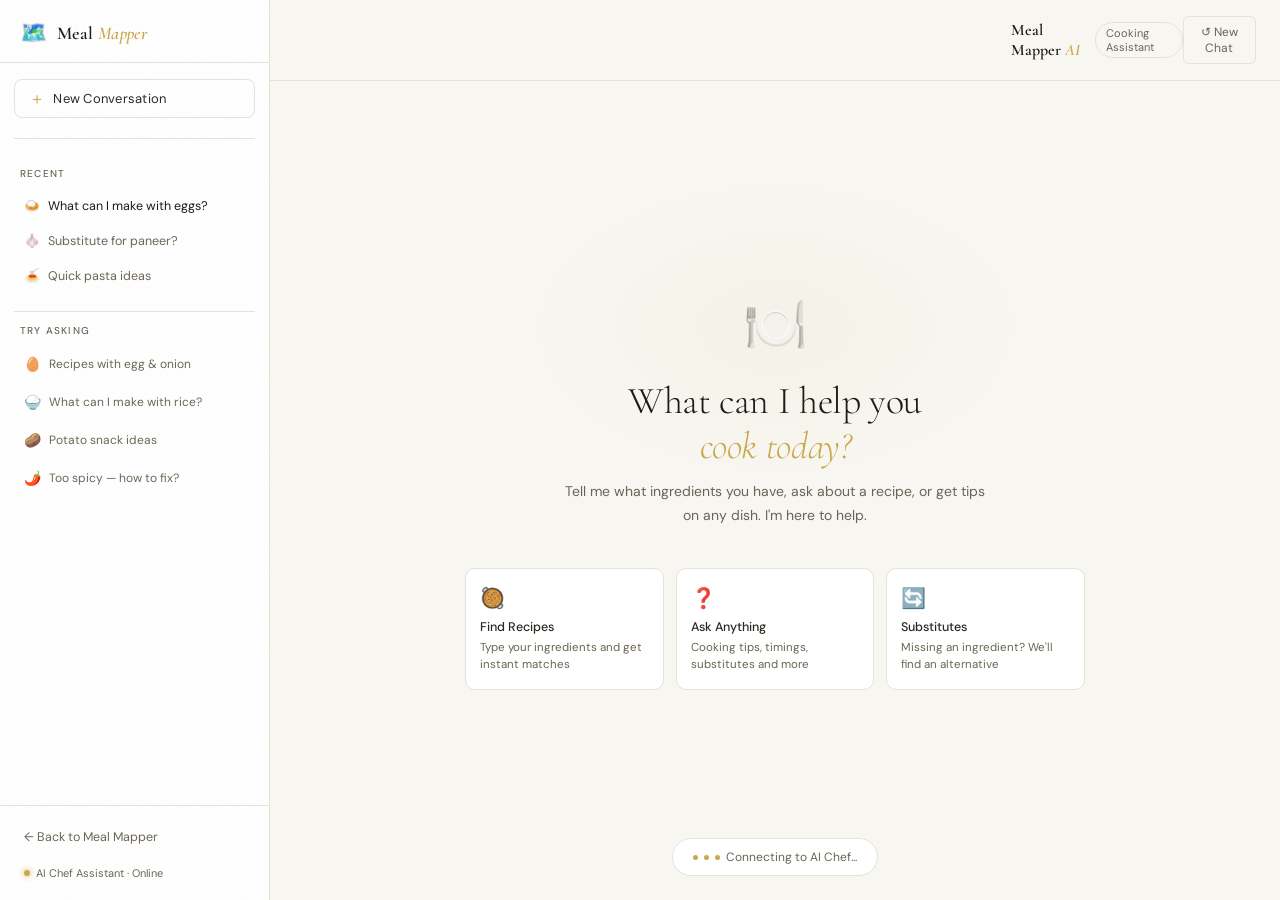
==== templates/chatbot.html @ 1998c4af "Update chatbot.html" ====
<!DOCTYPE html>
<html lang="en">
<head>
  <meta charset="UTF-8"/>
  <meta name="viewport" content="width=device-width, initial-scale=1.0"/>
  <title>Meal Mapper — AI Chef Assistant</title>
  <link href="https://fonts.googleapis.com/css2?family=Cormorant+Garamond:ital,wght@0,300;0,400;0,600;1,300;1,400&family=DM+Sans:wght@300;400;500&display=swap" rel="stylesheet"/>
  <style>
    /* ── RESET & BASE ─────────────────────────────── */
    *, *::before, *::after { box-sizing: border-box; margin: 0; padding: 0; }

    :root {
  --bg:          #f8f6f1;   /* main background like index */
  --sidebar-bg:  #ffffff;
  --surface:     #ffffff;
  --border:      #e5e2da;
  --accent:      #c9a84c;
  --accent-dim:  #8a6e2f;
  --cream:       #1a1814;
  --muted:       #6b6456;
  --text:        #2a2720;
  --sidebar-w:   270px;
}

    html, body {
      height: 100%;
      overflow: hidden;
      font-family: 'DM Sans', sans-serif;
      background: var(--bg);
      color: var(--text);
    }

    /* ── LAYOUT ───────────────────────────────────── */
    .layout {
      display: flex;
      height: 100vh;
      width: 100vw;
    }

    /* ── SIDEBAR ──────────────────────────────────── */
    .sidebar {
      width: var(--sidebar-w);
      min-width: var(--sidebar-w);
      background: var(--sidebar-bg);
      border-right: 1px solid var(--border);
      display: flex;
      flex-direction: column;
      padding: 0;
      position: relative;
      z-index: 10;
      overflow: hidden;
    }

    /* subtle noise texture on sidebar */
    .sidebar::before {
      content: '';
      position: absolute;
      inset: 0;
      background-image: url("data:image/svg+xml,%3Csvg viewBox='0 0 200 200' xmlns='http://www.w3.org/2000/svg'%3E%3Cfilter id='n'%3E%3CfeTurbulence type='fractalNoise' baseFrequency='0.9' numOctaves='4' stitchTiles='stitch'/%3E%3C/filter%3E%3Crect width='100%25' height='100%25' filter='url(%23n)' opacity='0.04'/%3E%3C/svg%3E");
      pointer-events: none;
    }

    /* logo bar */
    .sidebar-logo {
      padding: 22px 20px 18px;
      border-bottom: 1px solid var(--border);
      display: flex;
      align-items: center;
      gap: 10px;
      text-decoration: none;
    }
    .sidebar-logo .logo-icon {
      font-size: 22px;
      line-height: 1;
    }
    .sidebar-logo .logo-text {
      font-family: 'Cormorant Garamond', serif;
      font-size: 18px;
      font-weight: 600;
      color: var(--cream);
      letter-spacing: 0.02em;
    }
    .sidebar-logo .logo-text em {
      color: var(--accent);
      font-style: italic;
    }

    /* new chat button */
    .new-chat-btn {
      margin: 16px 14px 8px;
      padding: 10px 14px;
      background: transparent;
      border: 1px solid var(--border);
      border-radius: 8px;
      color: var(--text);
      font-family: 'DM Sans', sans-serif;
      font-size: 13px;
      font-weight: 400;
      cursor: pointer;
      display: flex;
      align-items: center;
      gap: 8px;
      transition: all 0.2s ease;
      letter-spacing: 0.02em;
    }
    .new-chat-btn:hover {
      background: var(--surface);
      border-color: var(--accent-dim);
      color: var(--accent);
    }
    .new-chat-btn .plus {
      font-size: 16px;
      line-height: 1;
      color: var(--accent);
    }

    /* history section */
    .sidebar-section {
      padding: 16px 14px 6px;
    }
    .sidebar-section-label {
      font-size: 10px;
      font-weight: 500;
      text-transform: uppercase;
      letter-spacing: 0.12em;
      color: var(--muted);
      margin-bottom: 8px;
      padding: 0 6px;
    }

    .history-item {
      padding: 9px 10px;
      border-radius: 7px;
      font-size: 12.5px;
      color: var(--muted);
      cursor: pointer;
      display: flex;
      align-items: center;
      gap: 8px;
      transition: all 0.18s ease;
      white-space: nowrap;
      overflow: hidden;
      text-overflow: ellipsis;
    }
    .history-item:hover {
      background: var(--surface);
      color: var(--text);
    }
    .history-item.active {
      background: var(--surface);
      color: var(--cream);
    }
    .history-item .h-icon { font-size: 13px; flex-shrink: 0; }

    /* divider */
    .sidebar-divider {
      height: 1px;
      background: var(--border);
      margin: 12px 14px;
    }

    /* cuisine quick-starters */
    .starters-label {
      font-size: 10px;
      font-weight: 500;
      text-transform: uppercase;
      letter-spacing: 0.12em;
      color: var(--muted);
      padding: 0 20px;
      margin-bottom: 10px;
    }
    .starters-list {
      padding: 0 14px;
      display: flex;
      flex-direction: column;
      gap: 4px;
    }
    .starter-chip {
      padding: 8px 10px;
      border-radius: 7px;
      font-size: 12px;
      color: var(--muted);
      cursor: pointer;
      display: flex;
      align-items: center;
      gap: 8px;
      transition: all 0.18s ease;
    }
    .starter-chip:hover {
      background: var(--surface);
      color: var(--accent);
    }
    .starter-chip .chip-emoji { font-size: 14px; }

    /* sidebar bottom */
    .sidebar-bottom {
      margin-top: auto;
      padding: 14px;
      border-top: 1px solid var(--border);
    }
    .back-link {
      display: flex;
      align-items: center;
      gap: 8px;
      padding: 9px 10px;
      border-radius: 7px;
      font-size: 12.5px;
      color: var(--muted);
      text-decoration: none;
      transition: all 0.18s ease;
    }
    .back-link:hover {
      background: var(--surface);
      color: var(--text);
    }
    .model-tag {
      margin-top: 6px;
      padding: 6px 10px;
      display: flex;
      align-items: center;
      gap: 6px;
      font-size: 11px;
      color: var(--muted);
    }
    .model-dot {
      width: 6px;
      height: 6px;
      border-radius: 50%;
      background: var(--accent);
      box-shadow: 0 0 6px var(--accent);
      animation: pulse 2s infinite;
    }
    @keyframes pulse {
      0%, 100% { opacity: 1; }
      50% { opacity: 0.4; }
    }

    /* ── MAIN CHAT AREA ───────────────────────────── */
    .chat-main {
      flex: 1;
      display: flex;
      flex-direction: column;
      position: relative;
      overflow: hidden;
      background: var(--bg);
    }

    /* top bar */
    .chat-topbar {
      padding: 16px 24px;
      border-bottom: 1px solid var(--border);
      display: flex;
      align-items: center;
      justify-content: space-between;
      background: var(--bg);
      flex-shrink: 0;
    }
    .chat-topbar-left {
      display: flex;
      align-items: center;
      gap: 10px;
    }
    .chat-model-name {
      font-family: 'Cormorant Garamond', serif;
      font-size: 16px;
      font-weight: 600;
      color: var(--cream);
    }
    .chat-model-name em { color: var(--accent); font-style: italic; }
    .chat-status {
      font-size: 11px;
      color: var(--muted);
      padding: 3px 10px;
      border: 1px solid var(--border);
      border-radius: 20px;
    }
    .chat-topbar-right {
      display: flex;
      align-items: center;
      gap: 8px;
    }
    .topbar-btn {
      padding: 7px 14px;
      border-radius: 6px;
      font-size: 12px;
      font-family: 'DM Sans', sans-serif;
      cursor: pointer;
      transition: all 0.18s ease;
      border: 1px solid var(--border);
      background: transparent;
      color: var(--muted);
    }
    .topbar-btn:hover {
      background: var(--surface);
      color: var(--text);
      border-color: var(--accent-dim);
    }

    /* ── BOTPRESS WIDGET OVERRIDE ─────────────────── */
    /* Force the Botpress widget to fill the chat-main area */
    #bp-web-widget-container {
      position: fixed !important;
      inset: 0 !important;
      z-index: 999 !important;
    }

    /* The chat iframe/panel itself */
    #bp-web-widget {
      width: 100% !important;
      height: 100% !important;
    }  

    /* Hide the floating bubble trigger button */
    .bpw-floating-button,
    [class*="floating-button"],
    [class*="chat-button"] {
      display: none !important;
      opacity: 0 !important;
      pointer-events: none !important;
    }

    /* ── WELCOME SCREEN (shown before bot loads) ──── */
    .welcome-screen {
      flex: 1;
      display: flex;
      flex-direction: column;
      align-items: center;
      justify-content: center;
      padding: 40px 24px;
      position: relative;
      z-index: 1;
    }

    .welcome-glow {
      position: absolute;
      top: 30%;
      left: 50%;
      transform: translate(-50%, -50%);
      width: 500px;
      height: 300px;
      background: radial-gradient(ellipse, rgba(201,168,76,0.06) 0%, transparent 70%);
      pointer-events: none;
    }

    .welcome-icon {
      font-size: 52px;
      margin-bottom: 20px;
      animation: float 4s ease-in-out infinite;
    }
    @keyframes float {
      0%, 100% { transform: translateY(0); }
      50% { transform: translateY(-8px); }
    }

    .welcome-title {
      font-family: 'Cormorant Garamond', serif;
      font-size: 38px;
      font-weight: 300;
      color: var(--cream);
      text-align: center;
      line-height: 1.2;
      margin-bottom: 10px;
      letter-spacing: -0.01em;
    }
    .welcome-title em {
      color: var(--accent);
      font-style: italic;
    }

    .welcome-sub {
      font-size: 14px;
      color: var(--muted);
      text-align: center;
      max-width: 420px;
      line-height: 1.7;
      margin-bottom: 40px;
    }

    .welcome-cards {
      display: grid;
      grid-template-columns: repeat(3, 1fr);
      gap: 12px;
      max-width: 620px;
      width: 100%;
    }

    .welcome-card {
      background: var(--surface);
      border: 1px solid var(--border);
      border-radius: 10px;
      padding: 16px 14px;
      cursor: pointer;
      transition: all 0.22s ease;
      text-align: left;
    }
    .welcome-card:hover {
      border-color: var(--accent-dim);
      background: #1f1c16;
      transform: translateY(-2px);
    }
    .welcome-card .wc-icon {
      font-size: 20px;
      margin-bottom: 8px;
      display: block;
    }
    .welcome-card .wc-title {
      font-size: 12.5px;
      font-weight: 500;
      color: var(--text);
      margin-bottom: 4px;
    }
    .welcome-card .wc-sub {
      font-size: 11.5px;
      color: var(--muted);
      line-height: 1.5;
    }

    /* ── LOADING DOTS ─────────────────────────────── */
    .loading-indicator {
      position: fixed;
      bottom: 24px;
      left: 50%;
      transform: translateX(-50%) translateX(calc(var(--sidebar-w) / 2));
      display: flex;
      align-items: center;
      gap: 6px;
      padding: 10px 20px;
      background: var(--surface);
      border: 1px solid var(--border);
      border-radius: 20px;
      font-size: 12px;
      color: var(--muted);
      z-index: 200;
      animation: fadeIn 0.3s ease;
    }
    .loading-indicator.hidden { display: none; }
    @keyframes fadeIn { from { opacity: 0; transform: translateX(-50%) translateX(calc(var(--sidebar-w)/2)) translateY(10px); } }

    .dot {
      width: 5px; height: 5px;
      border-radius: 50%;
      background: var(--accent);
      animation: bounce 1.2s infinite;
    }
    .dot:nth-child(2) { animation-delay: 0.2s; }
    .dot:nth-child(3) { animation-delay: 0.4s; }
    @keyframes bounce {
      0%, 80%, 100% { transform: scale(0.6); opacity: 0.4; }
      40% { transform: scale(1); opacity: 1; }
    }

    /* ── MOBILE ───────────────────────────────────── */
    @media (max-width: 700px) {
      :root { --sidebar-w: 0px; }
      .sidebar { display: none; }
      #bp-web-widget-container {
        left: 0 !important;
        width: 100vw !important;
      }
    }
  </style>
</head>
<body>

<div class="layout">

  <!-- ── SIDEBAR ────────────────────────────────────── -->
  <aside class="sidebar">

    <a href="index.html" class="sidebar-logo">
      <span class="logo-icon">🗺️</span>
      <span class="logo-text">Meal <em>Mapper</em></span>
    </a>

    <button class="new-chat-btn" onclick="reloadChat()">
      <span class="plus">＋</span>
      New Conversation
    </button>

    <div class="sidebar-divider"></div>

    <div class="sidebar-section">
      <div class="sidebar-section-label">Recent</div>
      <div class="history-item active">
        <span class="h-icon">🍛</span> What can I make with eggs?
      </div>
      <div class="history-item">
        <span class="h-icon">🧄</span> Substitute for paneer?
      </div>
      <div class="history-item">
        <span class="h-icon">🍝</span> Quick pasta ideas
      </div>
    </div>

    <div class="sidebar-divider"></div>

    <div class="starters-label">Try asking</div>
    <div class="starters-list">
      <div class="starter-chip">
        <span class="chip-emoji">🥚</span> Recipes with egg & onion
      </div>
      <div class="starter-chip">
        <span class="chip-emoji">🍚</span> What can I make with rice?
      </div>
      <div class="starter-chip">
        <span class="chip-emoji">🥔</span> Potato snack ideas
      </div>
      <div class="starter-chip">
        <span class="chip-emoji">🌶️</span> Too spicy — how to fix?
      </div>
    </div>

    <div class="sidebar-bottom">
      <a href="index.html" class="back-link">
        ← Back to Meal Mapper
      </a>
      <div class="model-tag">
        <div class="model-dot"></div>
        AI Chef Assistant · Online
      </div>
    </div>

  </aside>

  <!-- ── MAIN ───────────────────────────────────────── -->
  <main class="chat-main">

    <div class="chat-topbar">
      <div id="bp-embedded-webchat" style="width: 100%; height: 100%;"></div>
      <div class="chat-topbar-left">
        <span class="chat-model-name">Meal Mapper <em>AI</em></span>
        <span class="chat-status">Cooking Assistant</span>
      </div>
      <div class="chat-topbar-right">
        <button class="topbar-btn" onclick="reloadChat()">↺ New Chat</button>
      </div>
    </div>

    <!-- Welcome screen (visible until Botpress loads) -->
    <div class="welcome-screen" id="welcomeScreen">
      <div class="welcome-glow"></div>
      <div class="welcome-icon">🍽️</div>
      <h1 class="welcome-title">What can I help you<br/><em>cook today?</em></h1>
      <p class="welcome-sub">Tell me what ingredients you have, ask about a recipe, or get tips on any dish. I'm here to help.</p>
      <div class="welcome-cards">
        <div class="welcome-card">
          <span class="wc-icon">🥘</span>
          <div class="wc-title">Find Recipes</div>
          <div class="wc-sub">Type your ingredients and get instant matches</div>
        </div>
        <div class="welcome-card">
          <span class="wc-icon">❓</span>
          <div class="wc-title">Ask Anything</div>
          <div class="wc-sub">Cooking tips, timings, substitutes and more</div>
        </div>
        <div class="welcome-card">
          <span class="wc-icon">🔄</span>
          <div class="wc-title">Substitutes</div>
          <div class="wc-sub">Missing an ingredient? We'll find an alternative</div>
        </div>
      </div>
    </div>

  </main>
</div>

<!-- Loading indicator -->
<div class="loading-indicator" id="loadingDot">
  <div class="dot"></div>
  <div class="dot"></div>
  <div class="dot"></div>
  <span>Connecting to AI Chef...</span>
</div>

<!-- ── BOTPRESS SCRIPTS ───────────────────────────────── -->

<script src="https://cdn.botpress.cloud/webchat/v3.6/inject.js"></script>
<script src="https://files.bpcontent.cloud/2026/03/07/12/20260307121906-4ZIKV3NR.js" defer></script>


<script>
  window.botpressWebChat = {
    composerPlaceholder: "Type your message...",
    botConversationDescription: "Meal Mapper AI",
    showPoweredBy: false
  };

  function waitForBotpress() {
    if (window.botpress && window.botpress.open) {
      window.botpress.open();

      const observer = new MutationObserver(() => {
        const container = document.querySelector('#bp-web-widget-container');

        if (container && container.querySelector('iframe')) {
          document.getElementById('loadingDot').classList.add('hidden');
          document.getElementById('welcomeScreen').style.display = 'none';

          observer.disconnect();
        }
      });

      observer.observe(document.body, {
        childList: true,
        subtree: true
      });

    } else {
      setTimeout(waitForBotpress, 400);
    }
  }

  window.addEventListener('load', () => {
    waitForBotpress();
  });

  function reloadChat() {
    location.reload();
  }
</script>


<!-- <script>
  window.botpressWebChat = {
    "composerPlaceholder": "Type your message...",
    "botConversationDescription": "Meal Mapper AI",
    "showPoweredBy": false
  };
  // Auto-open Botpress and hide welcome screen once ready
  function initChat() {
    if (window.botpress) {
      try {
        window.botpress.open();
        document.getElementById('welcomeScreen').style.display = 'none';
        document.getElementById('loadingDot').classList.add('hidden');
      } catch(e) {
        setTimeout(initChat, 500);
      }
    } else {
      setTimeout(initChat, 500);
    }
  }

  // Hide loading dot once widget container appears
  const observer = new MutationObserver(() => {
    const container = document.getElementById('bp-web-widget-container');
    if (container) {
      document.getElementById('loadingDot').classList.add('hidden');
      document.getElementById('welcomeScreen').style.display = 'none';
      observer.disconnect();
    }
  });
  observer.observe(document.body, { childList: true, subtree: true });

  window.addEventListener('load', () => {
    setTimeout(initChat, 800);
  });

  function reloadChat() {
    if (window.botpress) {
      try {
        window.botpress.close();
        setTimeout(() => window.botpress.open(), 300);
      } catch(e) { location.reload(); }
    } else {
      location.reload();
    }
  }
</script> -->


<!-- <script>
  window.botpressWebChat = {
    composerPlaceholder: "Type your message...",
    botConversationDescription: "Meal Mapper AI",
    showPoweredBy: false
  };

  function waitForBotpress() {
    if (window.botpress) {
      window.botpress.open();

      // 🔥 Wait until widget is actually injected
      const observer = new MutationObserver(() => {
        const container = document.getElementById('bp-web-widget-container');

        if (container && container.querySelector('iframe')) {
          // Bot is fully loaded

          document.getElementById('loadingDot').classList.add('hidden');
          document.getElementById('welcomeScreen').style.display = 'none';

          observer.disconnect();
        }
      });

      observer.observe(document.body, {
        childList: true,
        subtree: true
      });

    } else {
      setTimeout(waitForBotpress, 500);
    }
  }

  window.addEventListener('load', () => {
    waitForBotpress();
  });

  function reloadChat() {
    location.reload();
  }
</script> -->

</body>
</html>
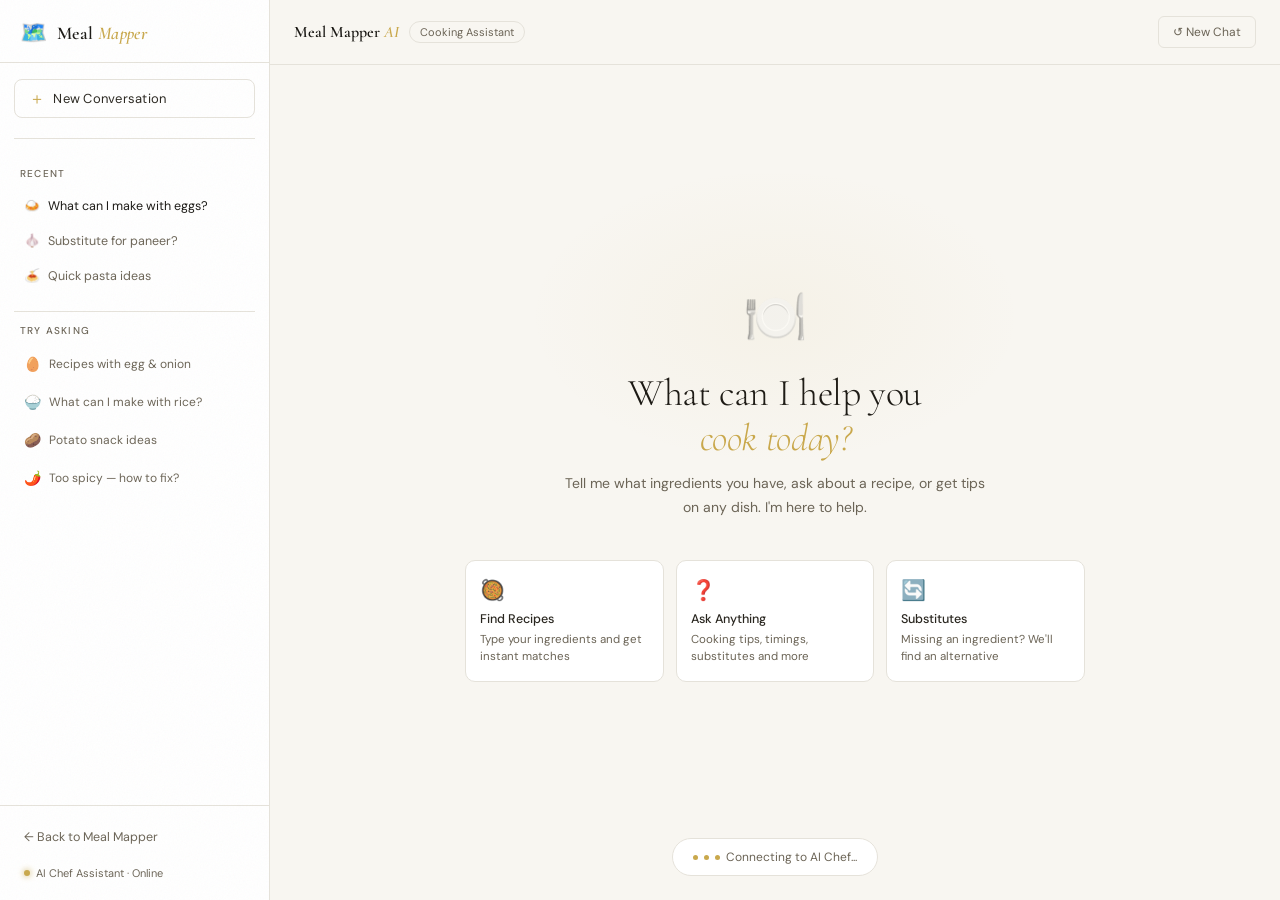
==== commit 9bf4c5e0: "Update chatbot.html" ====
--- a/templates/chatbot.html
+++ b/templates/chatbot.html
@@ -526,7 +526,7 @@
   <main class="chat-main">
 
     <div class="chat-topbar">
-      <div id="bp-embedded-webchat" style="width: 100%; height: 100%;"></div>
+      <!-- <div id="bp-embedded-webchat" style="width: 100%; height: 100%;"></div> -->
       <div class="chat-topbar-left">
         <span class="chat-model-name">Meal Mapper <em>AI</em></span>
         <span class="chat-status">Cooking Assistant</span>
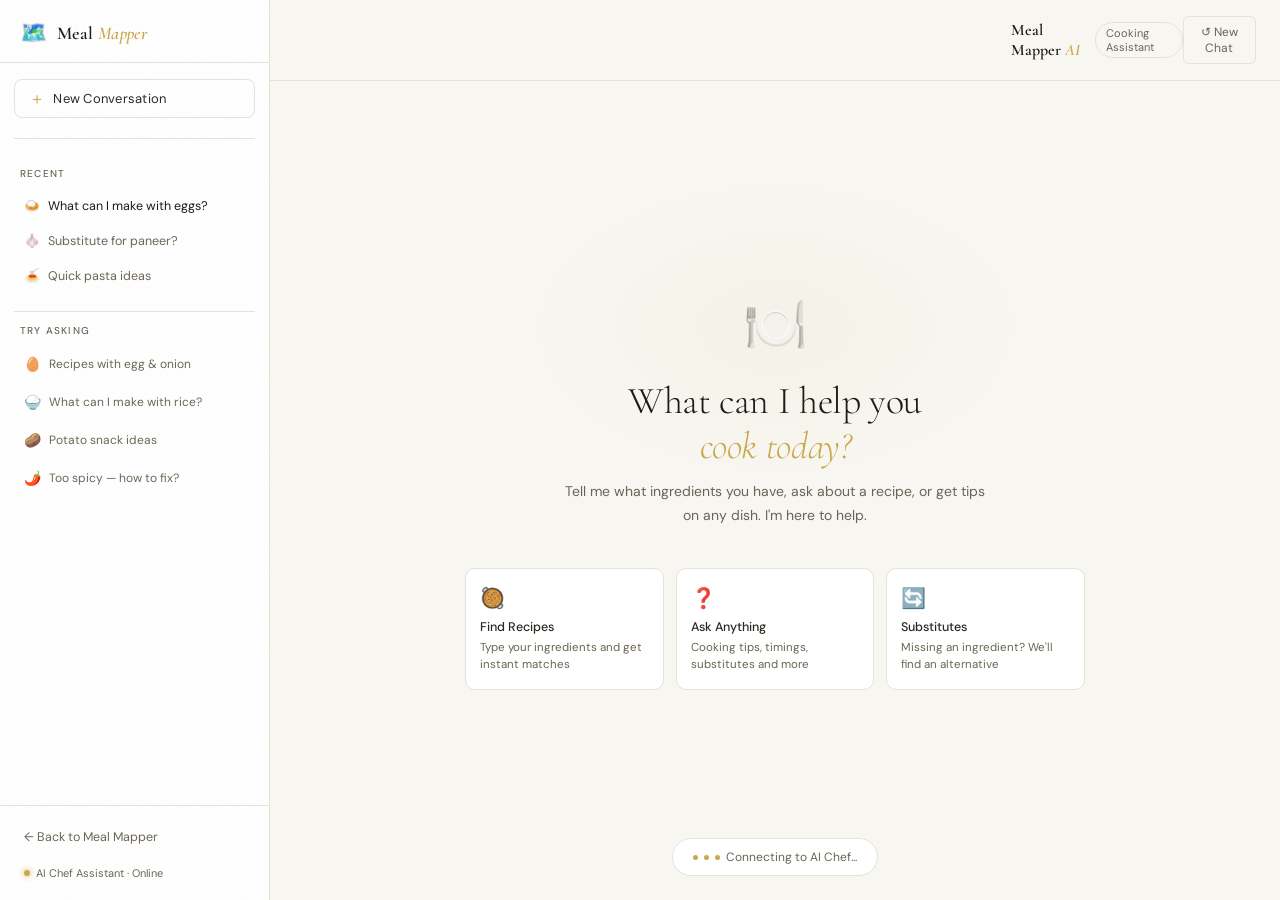
==== commit 54864fbd: "Update chatbot.html" ====
--- a/templates/chatbot.html
+++ b/templates/chatbot.html
@@ -526,7 +526,7 @@
   <main class="chat-main">
 
     <div class="chat-topbar">
-      <!-- <div id="bp-embedded-webchat" style="width: 100%; height: 100%;"></div> -->
+      <div id="bp-embedded-webchat" style="width: 100%; height: 100%;"></div>
       <div class="chat-topbar-left">
         <span class="chat-model-name">Meal Mapper <em>AI</em></span>
         <span class="chat-status">Cooking Assistant</span>
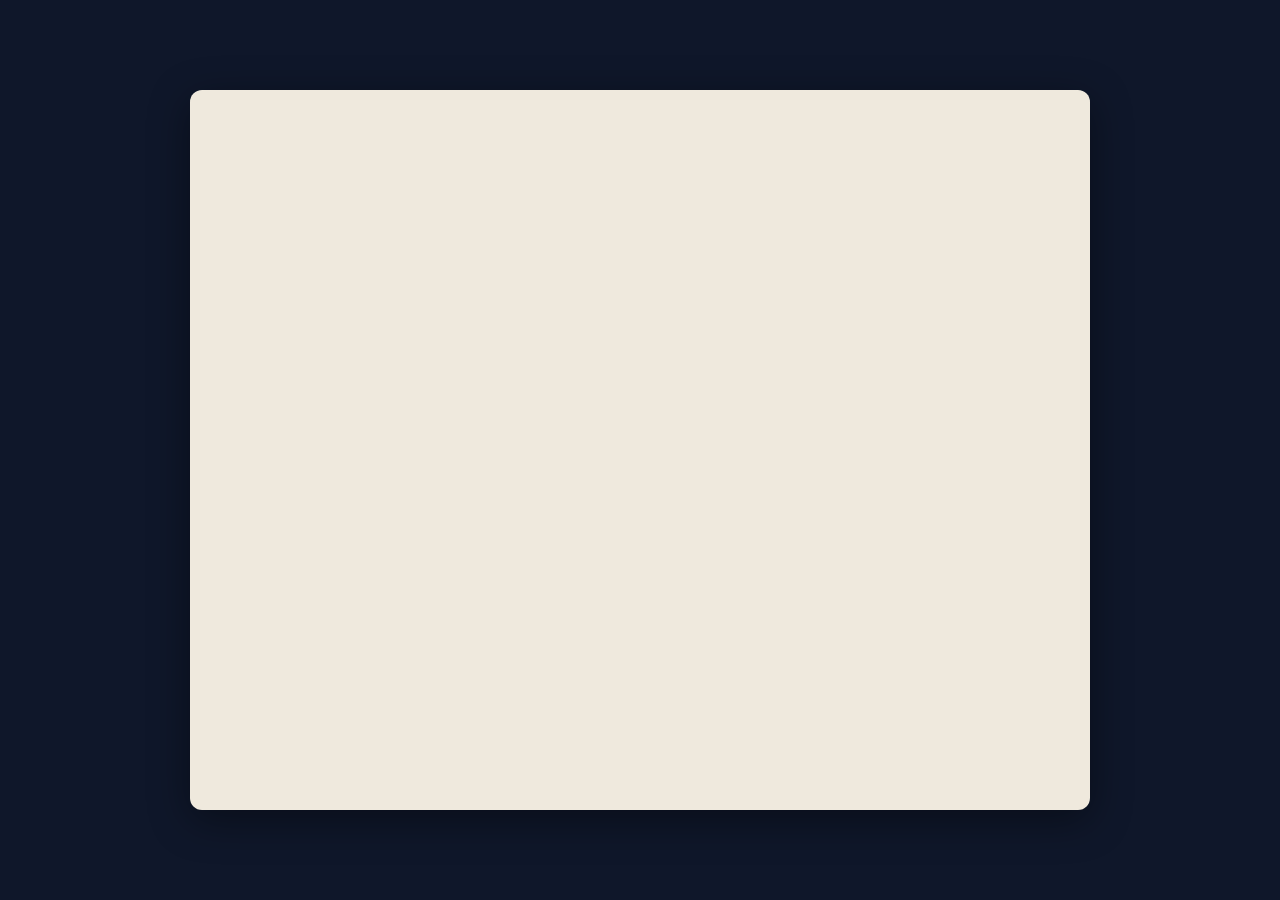
==== commit fd70b695: "Update chatbot.html" ====
--- a/templates/chatbot.html
+++ b/templates/chatbot.html
@@ -1,717 +1,50 @@
 <!DOCTYPE html>
 <html lang="en">
 <head>
-  <meta charset="UTF-8"/>
-  <meta name="viewport" content="width=device-width, initial-scale=1.0"/>
-  <title>Meal Mapper — AI Chef Assistant</title>
-  <link href="https://fonts.googleapis.com/css2?family=Cormorant+Garamond:ital,wght@0,300;0,400;0,600;1,300;1,400&family=DM+Sans:wght@300;400;500&display=swap" rel="stylesheet"/>
+  <meta charset="UTF-8">
+  <title>Meal Mapper AI</title>
+
   <style>
-    /* ── RESET & BASE ─────────────────────────────── */
-    *, *::before, *::after { box-sizing: border-box; margin: 0; padding: 0; }
-
-    :root {
-  --bg:          #f8f6f1;   /* main background like index */
-  --sidebar-bg:  #ffffff;
-  --surface:     #ffffff;
-  --border:      #e5e2da;
-  --accent:      #c9a84c;
-  --accent-dim:  #8a6e2f;
-  --cream:       #1a1814;
-  --muted:       #6b6456;
-  --text:        #2a2720;
-  --sidebar-w:   270px;
-}
-
-    html, body {
-      height: 100%;
-      overflow: hidden;
-      font-family: 'DM Sans', sans-serif;
-      background: var(--bg);
-      color: var(--text);
+    body {
+      margin: 0;
+      height: 100vh;
+      display: flex;
+      justify-content: center;
+      align-items: center;
+      background: #0f172a;
     }
 
-    /* ── LAYOUT ───────────────────────────────────── */
-    .layout {
-      display: flex;
-      height: 100vh;
-      width: 100vw;
+    #chat-container {
+      width: 80%;
+      max-width: 900px;
+      height: 80%;
+      max-height: 800px;
+
+      border-radius: 12px;
+      overflow: hidden;
+      background: #EFE9DD;
+
+      box-shadow: 0 10px 40px rgba(0,0,0,0.4);
     }
 
-    /* ── SIDEBAR ──────────────────────────────────── */
-    .sidebar {
-      width: var(--sidebar-w);
-      min-width: var(--sidebar-w);
-      background: var(--sidebar-bg);
-      border-right: 1px solid var(--border);
-      display: flex;
-      flex-direction: column;
-      padding: 0;
-      position: relative;
-      z-index: 10;
-      overflow: hidden;
-    }
-
-    /* subtle noise texture on sidebar */
-    .sidebar::before {
-      content: '';
-      position: absolute;
-      inset: 0;
-      background-image: url("data:image/svg+xml,%3Csvg viewBox='0 0 200 200' xmlns='http://www.w3.org/2000/svg'%3E%3Cfilter id='n'%3E%3CfeTurbulence type='fractalNoise' baseFrequency='0.9' numOctaves='4' stitchTiles='stitch'/%3E%3C/filter%3E%3Crect width='100%25' height='100%25' filter='url(%23n)' opacity='0.04'/%3E%3C/svg%3E");
-      pointer-events: none;
-    }
-
-    /* logo bar */
-    .sidebar-logo {
-      padding: 22px 20px 18px;
-      border-bottom: 1px solid var(--border);
-      display: flex;
-      align-items: center;
-      gap: 10px;
-      text-decoration: none;
-    }
-    .sidebar-logo .logo-icon {
-      font-size: 22px;
-      line-height: 1;
-    }
-    .sidebar-logo .logo-text {
-      font-family: 'Cormorant Garamond', serif;
-      font-size: 18px;
-      font-weight: 600;
-      color: var(--cream);
-      letter-spacing: 0.02em;
-    }
-    .sidebar-logo .logo-text em {
-      color: var(--accent);
-      font-style: italic;
-    }
-
-    /* new chat button */
-    .new-chat-btn {
-      margin: 16px 14px 8px;
-      padding: 10px 14px;
-      background: transparent;
-      border: 1px solid var(--border);
-      border-radius: 8px;
-      color: var(--text);
-      font-family: 'DM Sans', sans-serif;
-      font-size: 13px;
-      font-weight: 400;
-      cursor: pointer;
-      display: flex;
-      align-items: center;
-      gap: 8px;
-      transition: all 0.2s ease;
-      letter-spacing: 0.02em;
-    }
-    .new-chat-btn:hover {
-      background: var(--surface);
-      border-color: var(--accent-dim);
-      color: var(--accent);
-    }
-    .new-chat-btn .plus {
-      font-size: 16px;
-      line-height: 1;
-      color: var(--accent);
-    }
-
-    /* history section */
-    .sidebar-section {
-      padding: 16px 14px 6px;
-    }
-    .sidebar-section-label {
-      font-size: 10px;
-      font-weight: 500;
-      text-transform: uppercase;
-      letter-spacing: 0.12em;
-      color: var(--muted);
-      margin-bottom: 8px;
-      padding: 0 6px;
-    }
-
-    .history-item {
-      padding: 9px 10px;
-      border-radius: 7px;
-      font-size: 12.5px;
-      color: var(--muted);
-      cursor: pointer;
-      display: flex;
-      align-items: center;
-      gap: 8px;
-      transition: all 0.18s ease;
-      white-space: nowrap;
-      overflow: hidden;
-      text-overflow: ellipsis;
-    }
-    .history-item:hover {
-      background: var(--surface);
-      color: var(--text);
-    }
-    .history-item.active {
-      background: var(--surface);
-      color: var(--cream);
-    }
-    .history-item .h-icon { font-size: 13px; flex-shrink: 0; }
-
-    /* divider */
-    .sidebar-divider {
-      height: 1px;
-      background: var(--border);
-      margin: 12px 14px;
-    }
-
-    /* cuisine quick-starters */
-    .starters-label {
-      font-size: 10px;
-      font-weight: 500;
-      text-transform: uppercase;
-      letter-spacing: 0.12em;
-      color: var(--muted);
-      padding: 0 20px;
-      margin-bottom: 10px;
-    }
-    .starters-list {
-      padding: 0 14px;
-      display: flex;
-      flex-direction: column;
-      gap: 4px;
-    }
-    .starter-chip {
-      padding: 8px 10px;
-      border-radius: 7px;
-      font-size: 12px;
-      color: var(--muted);
-      cursor: pointer;
-      display: flex;
-      align-items: center;
-      gap: 8px;
-      transition: all 0.18s ease;
-    }
-    .starter-chip:hover {
-      background: var(--surface);
-      color: var(--accent);
-    }
-    .starter-chip .chip-emoji { font-size: 14px; }
-
-    /* sidebar bottom */
-    .sidebar-bottom {
-      margin-top: auto;
-      padding: 14px;
-      border-top: 1px solid var(--border);
-    }
-    .back-link {
-      display: flex;
-      align-items: center;
-      gap: 8px;
-      padding: 9px 10px;
-      border-radius: 7px;
-      font-size: 12.5px;
-      color: var(--muted);
-      text-decoration: none;
-      transition: all 0.18s ease;
-    }
-    .back-link:hover {
-      background: var(--surface);
-      color: var(--text);
-    }
-    .model-tag {
-      margin-top: 6px;
-      padding: 6px 10px;
-      display: flex;
-      align-items: center;
-      gap: 6px;
-      font-size: 11px;
-      color: var(--muted);
-    }
-    .model-dot {
-      width: 6px;
-      height: 6px;
-      border-radius: 50%;
-      background: var(--accent);
-      box-shadow: 0 0 6px var(--accent);
-      animation: pulse 2s infinite;
-    }
-    @keyframes pulse {
-      0%, 100% { opacity: 1; }
-      50% { opacity: 0.4; }
-    }
-
-    /* ── MAIN CHAT AREA ───────────────────────────── */
-    .chat-main {
-      flex: 1;
-      display: flex;
-      flex-direction: column;
-      position: relative;
-      overflow: hidden;
-      background: var(--bg);
-    }
-
-    /* top bar */
-    .chat-topbar {
-      padding: 16px 24px;
-      border-bottom: 1px solid var(--border);
-      display: flex;
-      align-items: center;
-      justify-content: space-between;
-      background: var(--bg);
-      flex-shrink: 0;
-    }
-    .chat-topbar-left {
-      display: flex;
-      align-items: center;
-      gap: 10px;
-    }
-    .chat-model-name {
-      font-family: 'Cormorant Garamond', serif;
-      font-size: 16px;
-      font-weight: 600;
-      color: var(--cream);
-    }
-    .chat-model-name em { color: var(--accent); font-style: italic; }
-    .chat-status {
-      font-size: 11px;
-      color: var(--muted);
-      padding: 3px 10px;
-      border: 1px solid var(--border);
-      border-radius: 20px;
-    }
-    .chat-topbar-right {
-      display: flex;
-      align-items: center;
-      gap: 8px;
-    }
-    .topbar-btn {
-      padding: 7px 14px;
-      border-radius: 6px;
-      font-size: 12px;
-      font-family: 'DM Sans', sans-serif;
-      cursor: pointer;
-      transition: all 0.18s ease;
-      border: 1px solid var(--border);
-      background: transparent;
-      color: var(--muted);
-    }
-    .topbar-btn:hover {
-      background: var(--surface);
-      color: var(--text);
-      border-color: var(--accent-dim);
-    }
-
-    /* ── BOTPRESS WIDGET OVERRIDE ─────────────────── */
-    /* Force the Botpress widget to fill the chat-main area */
-    #bp-web-widget-container {
-      position: fixed !important;
-      inset: 0 !important;
-      z-index: 999 !important;
-    }
-
-    /* The chat iframe/panel itself */
-    #bp-web-widget {
+    /* FORCE botpress into container */
+    .bpWebchat {
+      position: relative !important;
       width: 100% !important;
       height: 100% !important;
-    }  
-
-    /* Hide the floating bubble trigger button */
-    .bpw-floating-button,
-    [class*="floating-button"],
-    [class*="chat-button"] {
-      display: none !important;
-      opacity: 0 !important;
-      pointer-events: none !important;
-    }
-
-    /* ── WELCOME SCREEN (shown before bot loads) ──── */
-    .welcome-screen {
-      flex: 1;
-      display: flex;
-      flex-direction: column;
-      align-items: center;
-      justify-content: center;
-      padding: 40px 24px;
-      position: relative;
-      z-index: 1;
-    }
-
-    .welcome-glow {
-      position: absolute;
-      top: 30%;
-      left: 50%;
-      transform: translate(-50%, -50%);
-      width: 500px;
-      height: 300px;
-      background: radial-gradient(ellipse, rgba(201,168,76,0.06) 0%, transparent 70%);
-      pointer-events: none;
-    }
-
-    .welcome-icon {
-      font-size: 52px;
-      margin-bottom: 20px;
-      animation: float 4s ease-in-out infinite;
-    }
-    @keyframes float {
-      0%, 100% { transform: translateY(0); }
-      50% { transform: translateY(-8px); }
-    }
-
-    .welcome-title {
-      font-family: 'Cormorant Garamond', serif;
-      font-size: 38px;
-      font-weight: 300;
-      color: var(--cream);
-      text-align: center;
-      line-height: 1.2;
-      margin-bottom: 10px;
-      letter-spacing: -0.01em;
-    }
-    .welcome-title em {
-      color: var(--accent);
-      font-style: italic;
-    }
-
-    .welcome-sub {
-      font-size: 14px;
-      color: var(--muted);
-      text-align: center;
-      max-width: 420px;
-      line-height: 1.7;
-      margin-bottom: 40px;
-    }
-
-    .welcome-cards {
-      display: grid;
-      grid-template-columns: repeat(3, 1fr);
-      gap: 12px;
-      max-width: 620px;
-      width: 100%;
-    }
-
-    .welcome-card {
-      background: var(--surface);
-      border: 1px solid var(--border);
-      border-radius: 10px;
-      padding: 16px 14px;
-      cursor: pointer;
-      transition: all 0.22s ease;
-      text-align: left;
-    }
-    .welcome-card:hover {
-      border-color: var(--accent-dim);
-      background: #1f1c16;
-      transform: translateY(-2px);
-    }
-    .welcome-card .wc-icon {
-      font-size: 20px;
-      margin-bottom: 8px;
-      display: block;
-    }
-    .welcome-card .wc-title {
-      font-size: 12.5px;
-      font-weight: 500;
-      color: var(--text);
-      margin-bottom: 4px;
-    }
-    .welcome-card .wc-sub {
-      font-size: 11.5px;
-      color: var(--muted);
-      line-height: 1.5;
-    }
-
-    /* ── LOADING DOTS ─────────────────────────────── */
-    .loading-indicator {
-      position: fixed;
-      bottom: 24px;
-      left: 50%;
-      transform: translateX(-50%) translateX(calc(var(--sidebar-w) / 2));
-      display: flex;
-      align-items: center;
-      gap: 6px;
-      padding: 10px 20px;
-      background: var(--surface);
-      border: 1px solid var(--border);
-      border-radius: 20px;
-      font-size: 12px;
-      color: var(--muted);
-      z-index: 200;
-      animation: fadeIn 0.3s ease;
-    }
-    .loading-indicator.hidden { display: none; }
-    @keyframes fadeIn { from { opacity: 0; transform: translateX(-50%) translateX(calc(var(--sidebar-w)/2)) translateY(10px); } }
-
-    .dot {
-      width: 5px; height: 5px;
-      border-radius: 50%;
-      background: var(--accent);
-      animation: bounce 1.2s infinite;
-    }
-    .dot:nth-child(2) { animation-delay: 0.2s; }
-    .dot:nth-child(3) { animation-delay: 0.4s; }
-    @keyframes bounce {
-      0%, 80%, 100% { transform: scale(0.6); opacity: 0.4; }
-      40% { transform: scale(1); opacity: 1; }
-    }
-
-    /* ── MOBILE ───────────────────────────────────── */
-    @media (max-width: 700px) {
-      :root { --sidebar-w: 0px; }
-      .sidebar { display: none; }
-      #bp-web-widget-container {
-        left: 0 !important;
-        width: 100vw !important;
-      }
     }
   </style>
 </head>
+
 <body>
 
-<div class="layout">
+  <div id="chat-container">
+    <!-- Botpress will auto inject here -->
+  </div>
 
-  <!-- ── SIDEBAR ────────────────────────────────────── -->
-  <aside class="sidebar">
-
-    <a href="index.html" class="sidebar-logo">
-      <span class="logo-icon">🗺️</span>
-      <span class="logo-text">Meal <em>Mapper</em></span>
-    </a>
-
-    <button class="new-chat-btn" onclick="reloadChat()">
-      <span class="plus">＋</span>
-      New Conversation
-    </button>
-
-    <div class="sidebar-divider"></div>
-
-    <div class="sidebar-section">
-      <div class="sidebar-section-label">Recent</div>
-      <div class="history-item active">
-        <span class="h-icon">🍛</span> What can I make with eggs?
-      </div>
-      <div class="history-item">
-        <span class="h-icon">🧄</span> Substitute for paneer?
-      </div>
-      <div class="history-item">
-        <span class="h-icon">🍝</span> Quick pasta ideas
-      </div>
-    </div>
-
-    <div class="sidebar-divider"></div>
-
-    <div class="starters-label">Try asking</div>
-    <div class="starters-list">
-      <div class="starter-chip">
-        <span class="chip-emoji">🥚</span> Recipes with egg & onion
-      </div>
-      <div class="starter-chip">
-        <span class="chip-emoji">🍚</span> What can I make with rice?
-      </div>
-      <div class="starter-chip">
-        <span class="chip-emoji">🥔</span> Potato snack ideas
-      </div>
-      <div class="starter-chip">
-        <span class="chip-emoji">🌶️</span> Too spicy — how to fix?
-      </div>
-    </div>
-
-    <div class="sidebar-bottom">
-      <a href="index.html" class="back-link">
-        ← Back to Meal Mapper
-      </a>
-      <div class="model-tag">
-        <div class="model-dot"></div>
-        AI Chef Assistant · Online
-      </div>
-    </div>
-
-  </aside>
-
-  <!-- ── MAIN ───────────────────────────────────────── -->
-  <main class="chat-main">
-
-    <div class="chat-topbar">
-      <div id="bp-embedded-webchat" style="width: 100%; height: 100%;"></div>
-      <div class="chat-topbar-left">
-        <span class="chat-model-name">Meal Mapper <em>AI</em></span>
-        <span class="chat-status">Cooking Assistant</span>
-      </div>
-      <div class="chat-topbar-right">
-        <button class="topbar-btn" onclick="reloadChat()">↺ New Chat</button>
-      </div>
-    </div>
-
-    <!-- Welcome screen (visible until Botpress loads) -->
-    <div class="welcome-screen" id="welcomeScreen">
-      <div class="welcome-glow"></div>
-      <div class="welcome-icon">🍽️</div>
-      <h1 class="welcome-title">What can I help you<br/><em>cook today?</em></h1>
-      <p class="welcome-sub">Tell me what ingredients you have, ask about a recipe, or get tips on any dish. I'm here to help.</p>
-      <div class="welcome-cards">
-        <div class="welcome-card">
-          <span class="wc-icon">🥘</span>
-          <div class="wc-title">Find Recipes</div>
-          <div class="wc-sub">Type your ingredients and get instant matches</div>
-        </div>
-        <div class="welcome-card">
-          <span class="wc-icon">❓</span>
-          <div class="wc-title">Ask Anything</div>
-          <div class="wc-sub">Cooking tips, timings, substitutes and more</div>
-        </div>
-        <div class="welcome-card">
-          <span class="wc-icon">🔄</span>
-          <div class="wc-title">Substitutes</div>
-          <div class="wc-sub">Missing an ingredient? We'll find an alternative</div>
-        </div>
-      </div>
-    </div>
-
-  </main>
-</div>
-
-<!-- Loading indicator -->
-<div class="loading-indicator" id="loadingDot">
-  <div class="dot"></div>
-  <div class="dot"></div>
-  <div class="dot"></div>
-  <span>Connecting to AI Chef...</span>
-</div>
-
-<!-- ── BOTPRESS SCRIPTS ───────────────────────────────── -->
-
-<script src="https://cdn.botpress.cloud/webchat/v3.6/inject.js"></script>
-<script src="https://files.bpcontent.cloud/2026/03/07/12/20260307121906-4ZIKV3NR.js" defer></script>
-
-
-<script>
-  window.botpressWebChat = {
-    composerPlaceholder: "Type your message...",
-    botConversationDescription: "Meal Mapper AI",
-    showPoweredBy: false
-  };
-
-  function waitForBotpress() {
-    if (window.botpress && window.botpress.open) {
-      window.botpress.open();
-
-      const observer = new MutationObserver(() => {
-        const container = document.querySelector('#bp-web-widget-container');
-
-        if (container && container.querySelector('iframe')) {
-          document.getElementById('loadingDot').classList.add('hidden');
-          document.getElementById('welcomeScreen').style.display = 'none';
-
-          observer.disconnect();
-        }
-      });
-
-      observer.observe(document.body, {
-        childList: true,
-        subtree: true
-      });
-
-    } else {
-      setTimeout(waitForBotpress, 400);
-    }
-  }
-
-  window.addEventListener('load', () => {
-    waitForBotpress();
-  });
-
-  function reloadChat() {
-    location.reload();
-  }
-</script>
-
-
-<!-- <script>
-  window.botpressWebChat = {
-    "composerPlaceholder": "Type your message...",
-    "botConversationDescription": "Meal Mapper AI",
-    "showPoweredBy": false
-  };
-  // Auto-open Botpress and hide welcome screen once ready
-  function initChat() {
-    if (window.botpress) {
-      try {
-        window.botpress.open();
-        document.getElementById('welcomeScreen').style.display = 'none';
-        document.getElementById('loadingDot').classList.add('hidden');
-      } catch(e) {
-        setTimeout(initChat, 500);
-      }
-    } else {
-      setTimeout(initChat, 500);
-    }
-  }
-
-  // Hide loading dot once widget container appears
-  const observer = new MutationObserver(() => {
-    const container = document.getElementById('bp-web-widget-container');
-    if (container) {
-      document.getElementById('loadingDot').classList.add('hidden');
-      document.getElementById('welcomeScreen').style.display = 'none';
-      observer.disconnect();
-    }
-  });
-  observer.observe(document.body, { childList: true, subtree: true });
-
-  window.addEventListener('load', () => {
-    setTimeout(initChat, 800);
-  });
-
-  function reloadChat() {
-    if (window.botpress) {
-      try {
-        window.botpress.close();
-        setTimeout(() => window.botpress.open(), 300);
-      } catch(e) { location.reload(); }
-    } else {
-      location.reload();
-    }
-  }
-</script> -->
-
-
-<!-- <script>
-  window.botpressWebChat = {
-    composerPlaceholder: "Type your message...",
-    botConversationDescription: "Meal Mapper AI",
-    showPoweredBy: false
-  };
-
-  function waitForBotpress() {
-    if (window.botpress) {
-      window.botpress.open();
-
-      // 🔥 Wait until widget is actually injected
-      const observer = new MutationObserver(() => {
-        const container = document.getElementById('bp-web-widget-container');
-
-        if (container && container.querySelector('iframe')) {
-          // Bot is fully loaded
-
-          document.getElementById('loadingDot').classList.add('hidden');
-          document.getElementById('welcomeScreen').style.display = 'none';
-
-          observer.disconnect();
-        }
-      });
-
-      observer.observe(document.body, {
-        childList: true,
-        subtree: true
-      });
-
-    } else {
-      setTimeout(waitForBotpress, 500);
-    }
-  }
-
-  window.addEventListener('load', () => {
-    waitForBotpress();
-  });
-
-  function reloadChat() {
-    location.reload();
-  }
-</script> -->
+  <!-- YOUR SCRIPTS -->
+  <script src="https://cdn.botpress.cloud/webchat/v3.6/inject.js"></script>
+  <script src="https://files.bpcontent.cloud/2026/03/07/12/20260307121906-4ZIKV3NR.js" defer></script>
 
 </body>
 </html>
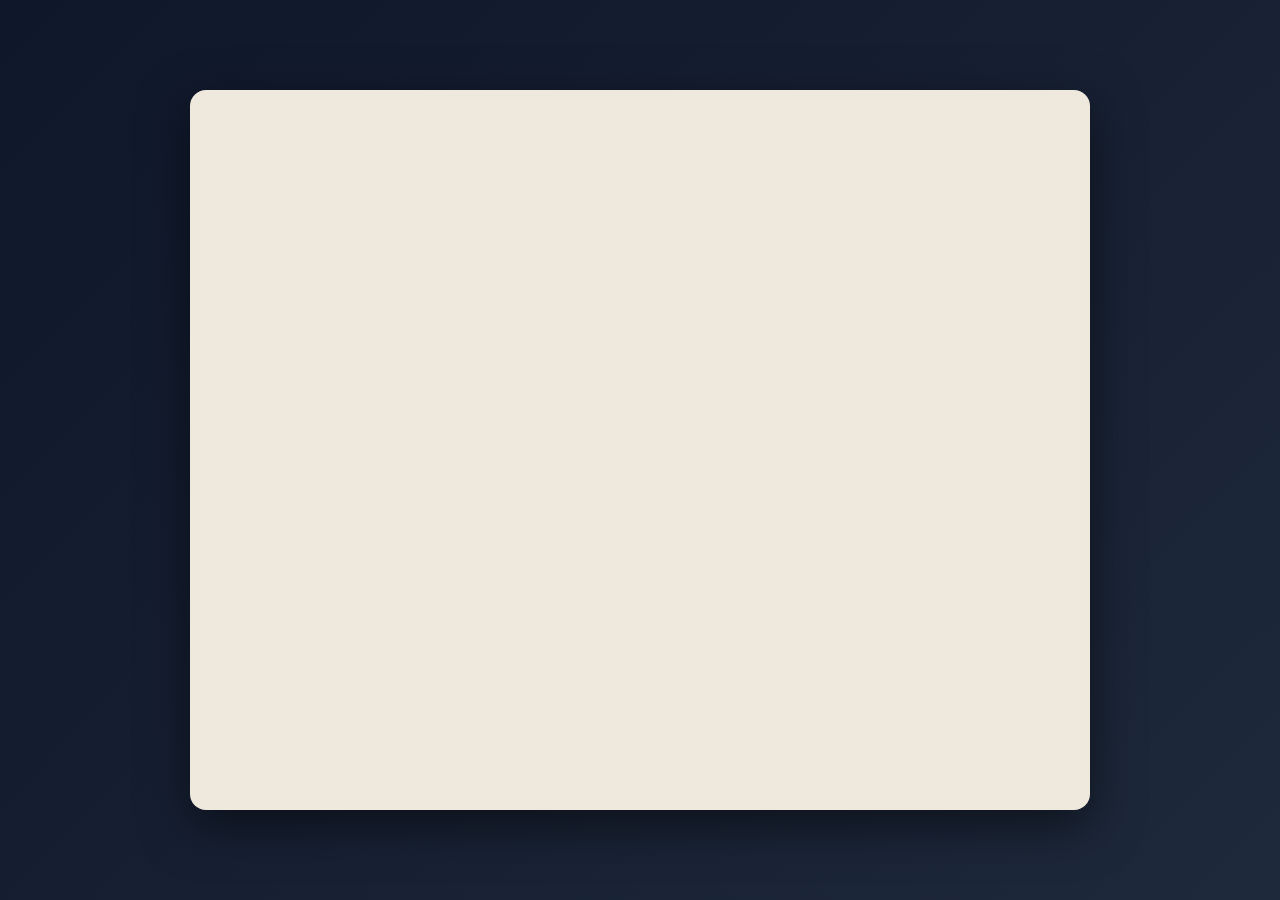
==== commit 2ba1dbf3: "Update chatbot.html" ====
--- a/templates/chatbot.html
+++ b/templates/chatbot.html
@@ -2,49 +2,74 @@
 <html lang="en">
 <head>
   <meta charset="UTF-8">
-  <title>Meal Mapper AI</title>
+  <title>Meal Mapper Chat</title>
 
   <style>
+    * {
+      margin: 0;
+      padding: 0;
+      box-sizing: border-box;
+      font-family: 'Segoe UI', sans-serif;
+    }
+
     body {
-      margin: 0;
       height: 100vh;
       display: flex;
       justify-content: center;
       align-items: center;
-      background: #0f172a;
+
+      background: linear-gradient(135deg, #0f172a, #1e293b);
     }
 
-    #chat-container {
+    /* CHAT BOX LIKE LAWGIC */
+    .chat-wrapper {
       width: 80%;
       max-width: 900px;
       height: 80%;
       max-height: 800px;
 
-      border-radius: 12px;
+      border-radius: 16px;
       overflow: hidden;
+
       background: #EFE9DD;
+      box-shadow: 0 15px 50px rgba(0,0,0,0.5);
 
-      box-shadow: 0 10px 40px rgba(0,0,0,0.4);
+      position: relative;
     }
 
-    /* FORCE botpress into container */
+    /* FORCE BOTPRESS FULL INSIDE */
     .bpWebchat {
-      position: relative !important;
+      position: absolute !important;
+      inset: 0 !important;
       width: 100% !important;
       height: 100% !important;
+    }
+
+    iframe {
+      width: 100% !important;
+      height: 100% !important;
+      position: absolute !important;
+      inset: 0 !important;
     }
   </style>
 </head>
 
 <body>
 
-  <div id="chat-container">
-    <!-- Botpress will auto inject here -->
-  </div>
+  <div class="chat-wrapper"></div>
 
-  <!-- YOUR SCRIPTS -->
+  <!-- Botpress Scripts -->
   <script src="https://cdn.botpress.cloud/webchat/v3.6/inject.js"></script>
-  <script src="https://files.bpcontent.cloud/2026/03/07/12/20260307121906-4ZIKV3NR.js" defer></script>
+  <script src="https://files.bpcontent.cloud/2026/03/07/12/20260307121906-4ZIKV3NR.js"></script>
+
+  <!-- FORCE OPEN CHAT -->
+  <script>
+    window.addEventListener("load", function () {
+      setTimeout(() => {
+        window.botpressWebChat.sendEvent({ type: "show" });
+      }, 500);
+    });
+  </script>
 
 </body>
 </html>
